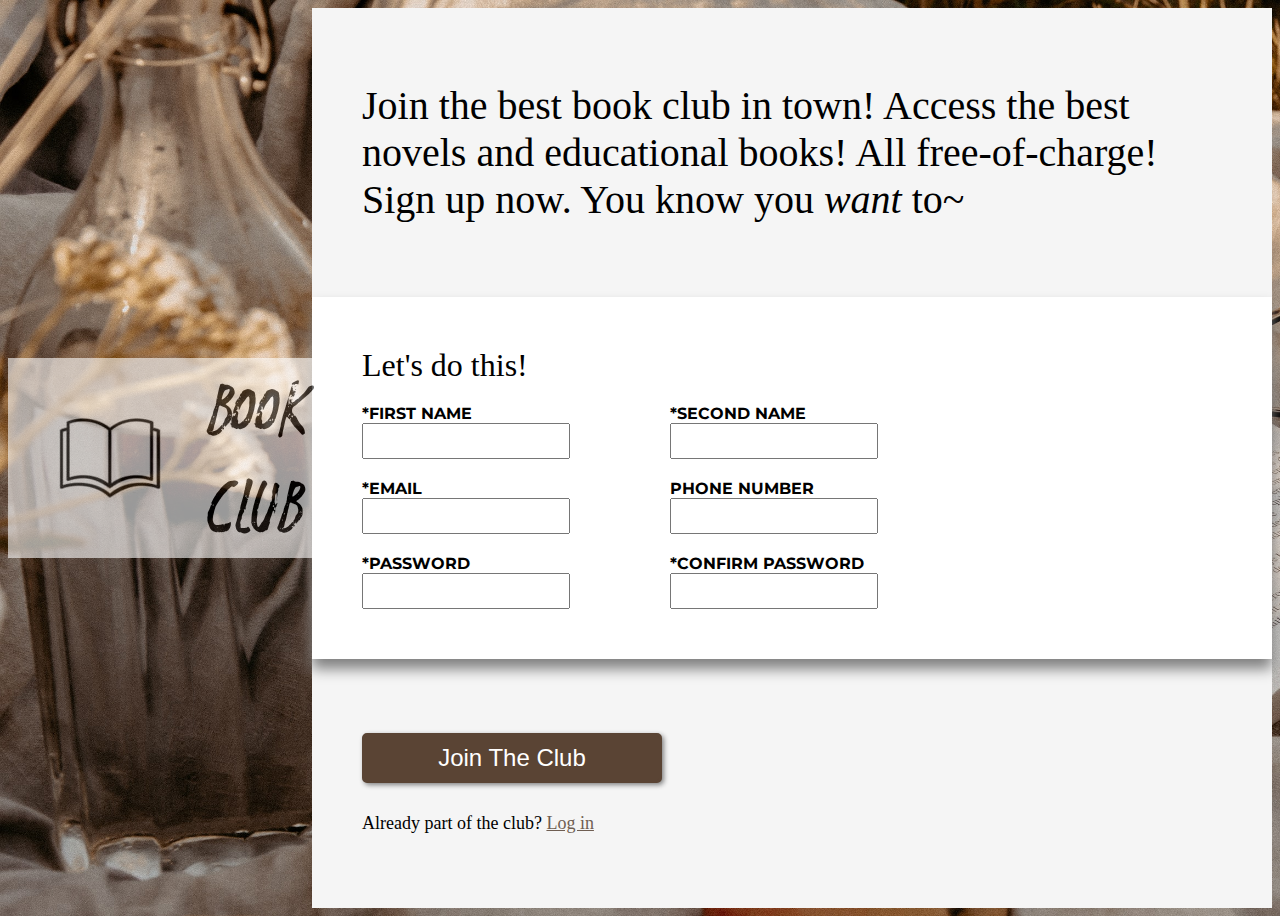
==== index.html @ c40e023c "Finished project lol, forgot to commit" ====
<!DOCTYPE html>
<html lang="en">
<head>
    <meta charset="UTF-8">
    <meta http-equiv="X-UA-Compatible" content="IE=edge">
    <script src="./code.js" defer></script>
    <meta name="viewport" content="width=device-width, initial-scale=1.0">
    <link rel="stylesheet" href="styles.css">
    <link rel="preconnect" href="https://fonts.googleapis.com">
    <link rel="preconnect" href="https://fonts.gstatic.com" crossorigin>
    <link href="https://fonts.googleapis.com/css2?family=Montserrat:wght@300&display=swap" rel="stylesheet">
    <title>Sign up</title>
</head>
<body>
    <div class="titleandlogo">
        <div class="logocontainer">
            <img class="logo" src="images/booklogo.png" alt="Book logo">
            Book<br>Club
        </div>
    </div>
    <div class="form">
        <div class="top">
            Join the best book club in town! Access the best novels and educational books! All free-of-charge!
            Sign up now. You know you <em>want</em> to~
        </div>
        <form action="#" method="post">
                Let's do this! <br>
                <div class="row1">
                    <label for="firstName" class="firstName">*FIRST NAME<br>
                    <input minlength="2" type="text" name="firstName" id="firstName" required>
                    </label>
                    <label for="secondName" class="secondName">*SECOND NAME <br>
                        <input minlength="2" type="text" name="secondName" id="secondName" required>
                    </label>
                </div>
                <div class="row2">
                    <label for="email" class = "email">*EMAIL<br>
                        <input type="email" name="enamil" id="email" required>
                    </label>
                    <label for="tel" class="tel">PHONE NUMBER<br>
                        <input  type="tel" name="tel" id="tel" pattern="^\s*(?:\+?(\d{1,3}))?[-. (]*(\d{3})[-. )]*(\d{3})[-. ]*(\d{4})(?: *x(\d+))?\s*$">
                    </label>
                </div>
                <div class="row3">
                    <label for="pass" class="password">*PASSWORD <br>
                        <input minlength="6" type="password" name="pass" id="pass" required> <br>
                    </label>
                    <label for="pass-confirm">*CONFIRM PASSWORD <br>
                        <input type="password" name="pass-confirm" id="pass-confirm">
                    </label>
                </div>
            </form>
        <div class="bottom">
            <button type="submit">Join The Club</button><br>
            Already part of the club? <a href="#">Log in</a>
        </div>
    </div>
</body>
</html>
---- styles.css ----
@font-face {
    font-family: 'odachiregular';
    src: url('fonts/webfontkit-20230321-232811/odachi-webfont.woff2') format('woff2'),
         url('fonts/webfontkit-20230321-232811/odachi-webfont.woff') format('woff');
    font-weight: bolder;
    font-style: normal;

}

:root{
    background-image: url(images/camille-brodard-kOAU9SG0VX8-unsplash.jpg);
    background-size: 1920px 1080px;

}

body{
    display: flex;
    justify-content: space-between;
    padding: 0;
}

.form{
    background-color: whitesmoke;
    display: flex;
    flex-direction: column;
    justify-content: space-evenly;
    flex-wrap: wrap;
    max-width: 960px;
}

.top{
    font-size: 40px;
    flex-wrap: wrap;
    padding: 50px;
}

.bottom{
    font-size: large;
    padding: 50px;
}

form{
    background-color: white;
    display: flex;
    gap: 20px;
    flex-direction: column;
    font-size: 2rem;
    padding: 50px;
    box-shadow: 0px 10px 13px 0px grey;
}

.row1, .row2, .row3{
    display: flex;
    gap: 100px;
}

.titleandlogo{
    display: flex;
    align-items: center;
    height: 100vh;
    flex-grow: 1;
    font-family: 'odachiregular';
    font-size: 5rem;
    align-items: center;
}

.logocontainer{
    background-color: white;
    opacity: 0.6;
    display: flex;
    justify-content: center;
    flex-grow: 1;
}

label{
    font-size: 1rem;
    font-family: 'Montserrat', sans-serif;
    font-weight: 700;
}

input{
    width: 200px;
    height: 30px;
    font-size: large;
}

button{
    background-color: #5A4434ff;
    border: #5A4434ff solid;
    color: white;
    font-size: 1.5rem;
    padding: 5px;
    width: 300px;
    height: 50px;
    border-radius: 5px;
    margin-bottom: 30px;
    box-shadow: 2px 2px 5px 0px grey;
}


a{
    color: #6F5E52ff;
}

.focusChecker:focus{
    outline: none;
    border: solid #5A4434ff;
    border-radius: 5px;
}

.validChecker:invalid{
    outline: none;
    border: solid red;
    border-radius: 5px;
}

.validChecker:valid{
    outline: none;
    border: solid green;
    border-radius: 5px;
}

.validInfo{
    font-size: 13px;
    color: red;
}
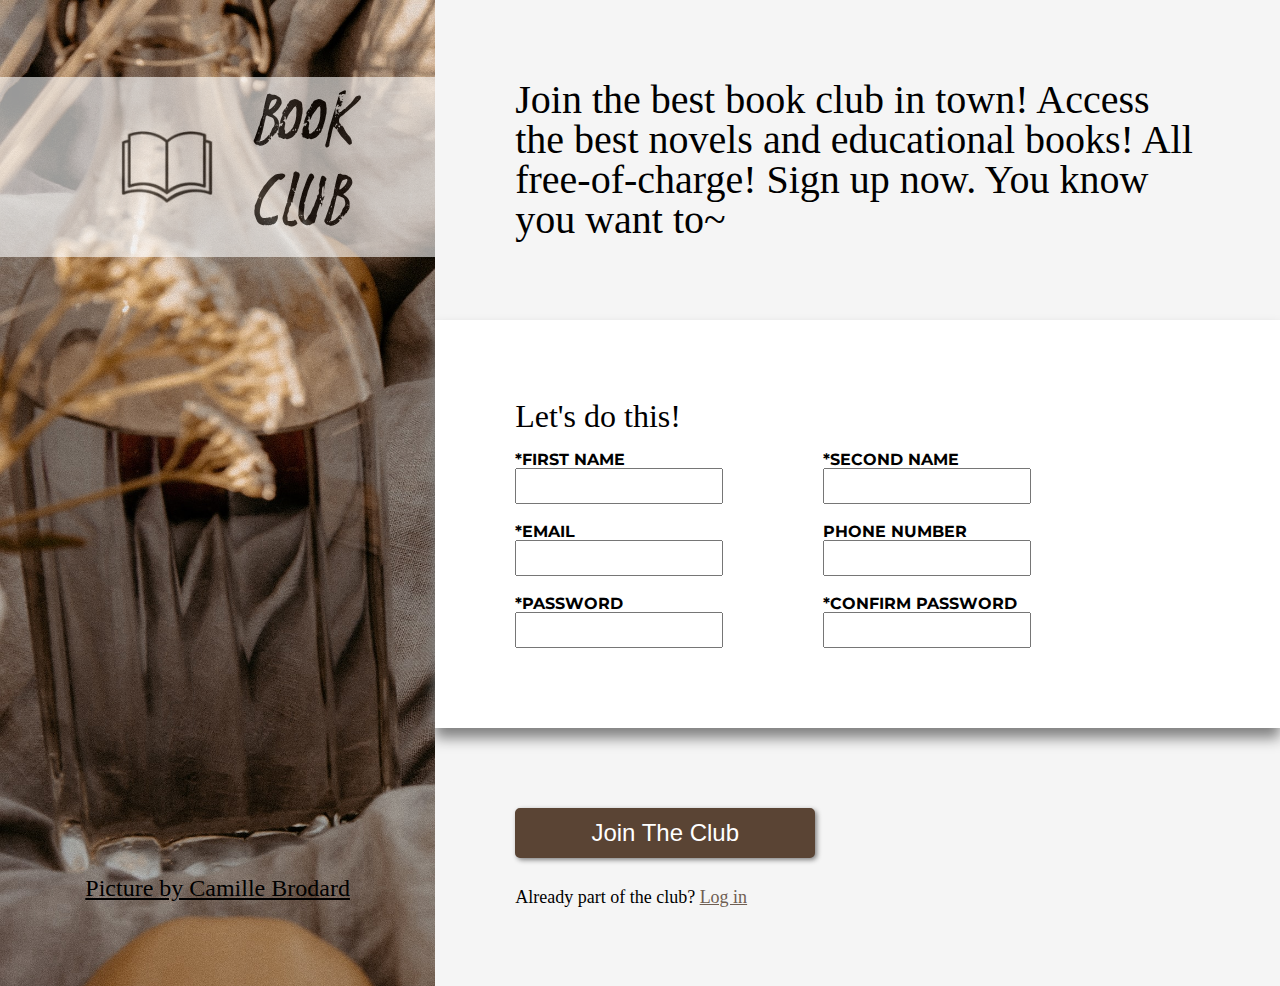
==== commit 93e4fe29: "Add final touches" ====
--- a/index.html
+++ b/index.html
@@ -13,15 +13,18 @@
 </head>
 <body>
     <div class="titleandlogo">
-        <div class="logocontainer">
-            <img class="logo" src="images/booklogo.png" alt="Book logo">
-            Book<br>Club
+        <div class="titleContainer">
+            <div class="logocontainer">
+                <img class="logo" src="images/booklogo.png" alt="Book logo">
+                Book<br>Club
+            </div>
         </div>
+        <div class="credits"><a href="https://unsplash.com/@kmile_ch">Picture by Camille Brodard</a></div>
     </div>
     <div class="form">
         <div class="top">
             Join the best book club in town! Access the best novels and educational books! All free-of-charge!
-            Sign up now. You know you <em>want</em> to~
+            Sign up now. You know you <i>want</i> to~
         </div>
         <form action="#" method="post">
                 Let's do this! <br>
@@ -45,7 +48,7 @@
                     <label for="pass" class="password">*PASSWORD <br>
                         <input minlength="6" type="password" name="pass" id="pass" required> <br>
                     </label>
-                    <label for="pass-confirm">*CONFIRM PASSWORD <br>
+                    <label for="pass-confirm" class="passwordConfirm">*CONFIRM PASSWORD <br>
                         <input type="password" name="pass-confirm" id="pass-confirm">
                     </label>
                 </div>
--- a/styles.css
+++ b/styles.css
@@ -10,7 +10,6 @@
 :root{
     background-image: url(images/camille-brodard-kOAU9SG0VX8-unsplash.jpg);
     background-size: 1920px 1080px;
-
 }
 
 body{
@@ -25,18 +24,18 @@
     flex-direction: column;
     justify-content: space-evenly;
     flex-wrap: wrap;
-    max-width: 960px;
+    max-width: 66%;
 }
 
 .top{
     font-size: 40px;
     flex-wrap: wrap;
-    padding: 50px;
+    padding: 80px;
 }
 
 .bottom{
     font-size: large;
-    padding: 50px;
+    padding: 80px;
 }
 
 form{
@@ -45,7 +44,7 @@
     gap: 20px;
     flex-direction: column;
     font-size: 2rem;
-    padding: 50px;
+    padding: 80px;
     box-shadow: 0px 10px 13px 0px grey;
 }
 
@@ -56,12 +55,19 @@
 
 .titleandlogo{
     display: flex;
-    align-items: center;
+    flex-direction: column;
     height: 100vh;
     flex-grow: 1;
-    font-family: 'odachiregular';
-    font-size: 5rem;
     align-items: center;
+    justify-content: space-between;
+}
+
+.titleContainer{
+    display: flex;
+    width: 100%;
+    justify-content: flex-end;
+    flex: 1.2;
+    align-items: flex-end;
 }
 
 .logocontainer{
@@ -69,7 +75,22 @@
     opacity: 0.6;
     display: flex;
     justify-content: center;
-    flex-grow: 1;
+    width: 100%;
+    font-family: 'odachiregular';
+    font-size: 5rem;
+    height: 70%;
+}
+
+.credits{
+    color: black;
+    flex: 3;
+    display: flex;
+    align-items: flex-end;
+    font-size: 1.5rem;
+}
+
+.credits a{
+    color: black;
 }
 
 label{
@@ -123,4 +144,57 @@
 .validInfo{
     font-size: 13px;
     color: red;
-}+}
+
+
+
+/*
+RESET START
+*/
+html, body, div, span, applet, object, iframe,
+h1, h2, h3, h4, h5, h6, p, blockquote, pre,
+a, abbr, acronym, address, big, cite, code,
+del, dfn, em, img, ins, kbd, q, s, samp,
+small, strike, strong, sub, sup, tt, var,
+b, u, i, center,
+dl, dt, dd, ol, ul, li,
+fieldset, legend,
+table, caption, tbody, tfoot, thead, tr, th, td,
+article, aside, canvas, details, embed, 
+figure, figcaption, footer, header, hgroup, 
+menu, nav, output, ruby, section, summary,
+time, mark, audio, video {
+	margin: 0;
+	padding: 0;
+	border: 0;
+	font-size: 100%;
+	font: inherit;
+	vertical-align: baseline;
+}
+/* HTML5 display-role reset for older browsers */
+article, aside, details, figcaption, figure, 
+footer, header, hgroup, menu, nav, section {
+	display: block;
+}
+body {
+	line-height: 1;
+}
+ol, ul {
+	list-style: none;
+}
+blockquote, q {
+	quotes: none;
+}
+blockquote:before, blockquote:after,
+q:before, q:after {
+	content: '';
+	content: none;
+}
+table {
+	border-collapse: collapse;
+	border-spacing: 0;
+}
+
+/*
+RESET OVER
+*/